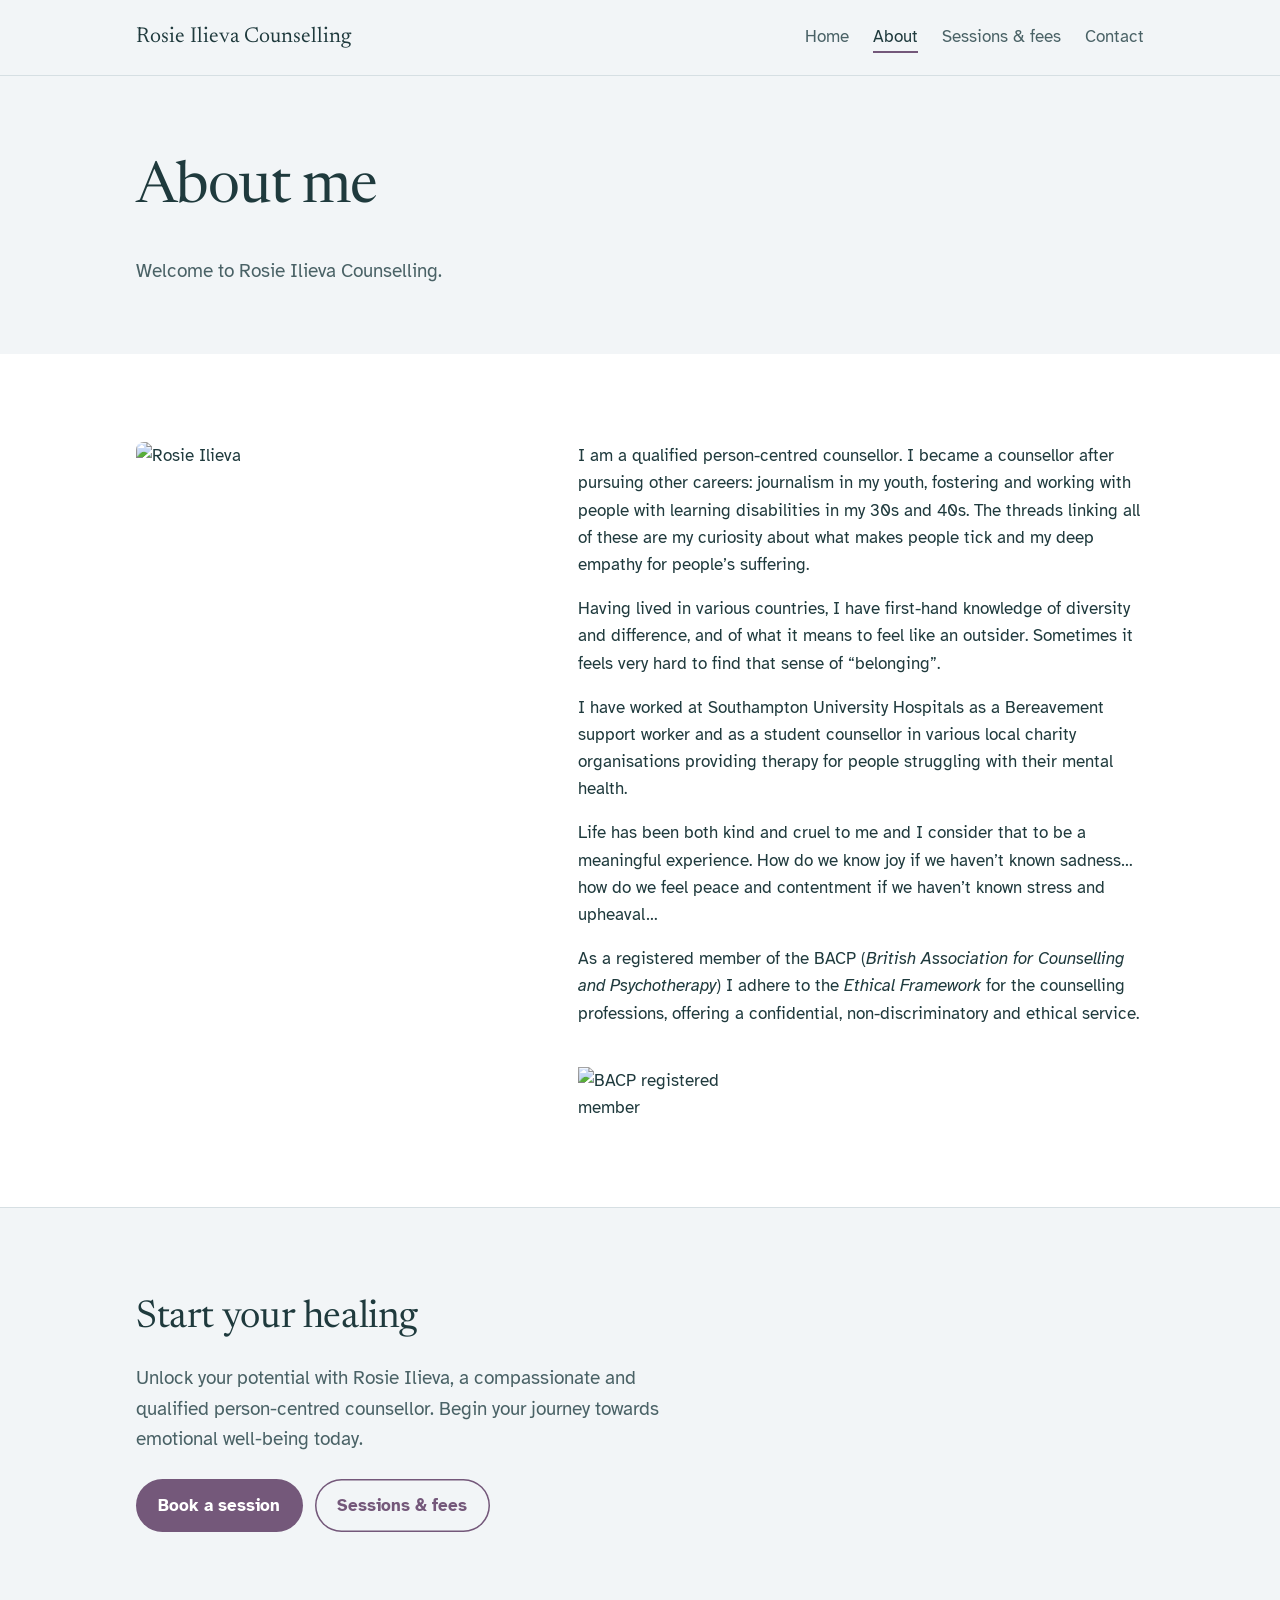
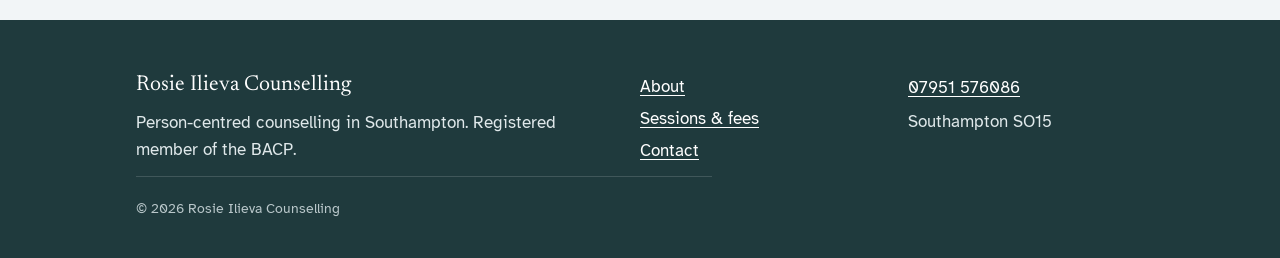
==== about/index.html @ 8849eaf3 "Rebuild site as static HTML/CSS for Cloudflare Pages Content carried over from the WordPress/IONOS s" ====
<!doctype html>
<html lang="en-GB">
<head>
  <meta charset="utf-8">
  <meta name="viewport" content="width=device-width, initial-scale=1">
  <title>About – Rosie Ilieva Counselling</title>
  <meta name="description" content="About Rosie Ilieva, a qualified person-centred counsellor in Southampton and registered member of the BACP.">
  <link rel="canonical" href="https://rosie-ilieva-counselling.co.uk/about/">
  <link rel="icon" href="/favicon.svg" type="image/svg+xml">
  <link rel="preconnect" href="https://fonts.googleapis.com">
  <link rel="preconnect" href="https://fonts.gstatic.com" crossorigin>
  <link href="https://fonts.googleapis.com/css2?family=Atkinson+Hyperlegible:wght@400;700&family=Newsreader:opsz,wght@6..72,400;6..72,500&display=swap" rel="stylesheet">
  <link rel="stylesheet" href="/assets/css/style.css">
</head>
<body>
  <a class="skip-link" href="#main">Skip to content</a>

  <header class="site-header">
    <div class="wrap">
      <a class="brand" href="/">Rosie Ilieva Counselling</a>
      <nav class="site-nav" aria-label="Main">
        <ul>
          <li><a href="/">Home</a></li>
          <li><a href="/about/" aria-current="page">About</a></li>
          <li><a href="/sessions/">Sessions &amp; fees</a></li>
          <li><a href="/contact/">Contact</a></li>
        </ul>
      </nav>
    </div>
  </header>

  <main id="main">
    <section class="page-intro">
      <div class="wrap">
        <h1>About me</h1>
        <p>Welcome to Rosie Ilieva Counselling.</p>
      </div>
    </section>

    <section class="section raised">
      <div class="wrap split narrow-first">
        <img class="photo" src="/images/rosie.jpg" alt="Rosie Ilieva" width="600" height="750">
        <div>
          <p>I am a qualified person-centred counsellor. I became a counsellor after pursuing other careers: journalism in my youth, fostering and working with people with learning disabilities in my 30s and 40s. The threads linking all of these are my curiosity about what makes people tick and my deep empathy for people’s suffering.</p>
          <p>Having lived in various countries, I have first-hand knowledge of diversity and difference, and of what it means to feel like an outsider. Sometimes it feels very hard to find that sense of “belonging”.</p>
          <p>I have worked at Southampton University Hospitals as a Bereavement support worker and as a student counsellor in various local charity organisations providing therapy for people struggling with their mental health.</p>
          <p>Life has been both kind and cruel to me and I consider that to be a meaningful experience. How do we know joy if we haven’t known sadness… how do we feel peace and contentment if we haven’t known stress and upheaval…</p>
          <p>As a registered member of the BACP (<i>British Association for Counselling and Psychotherapy</i>) I adhere to the <i>Ethical Framework</i> for the counselling professions, offering a confidential, non-discriminatory and ethical service.</p>
          <div class="credentials">
            <img src="/images/registered_id.png" alt="BACP registered member" width="160" height="52">
          </div>
        </div>
      </div>
    </section>

    <section class="section">
      <div class="wrap">
        <h2>Start your healing</h2>
        <p class="lede">Unlock your potential with Rosie Ilieva, a compassionate and qualified person-centred counsellor. Begin your journey towards emotional well-being today.</p>
        <div class="actions">
          <a class="button" href="/contact/">Book a session</a>
          <a class="button quiet" href="/sessions/">Sessions &amp; fees</a>
        </div>
      </div>
    </section>
  </main>

  <footer class="site-footer">
    <div class="wrap">
      <div class="footer-grid">
        <div>
          <a class="brand" href="/">Rosie Ilieva Counselling</a>
          <p>Person-centred counselling in Southampton. Registered member of the BACP.</p>
        </div>
        <div>
          <ul>
            <li><a href="/about/">About</a></li>
            <li><a href="/sessions/">Sessions &amp; fees</a></li>
            <li><a href="/contact/">Contact</a></li>
          </ul>
        </div>
        <div>
          <p><a href="tel:+447951576086">07951 576086</a></p>
          <p>Southampton SO15</p>
        </div>
      </div>
      <p class="footer-small">© 2026 Rosie Ilieva Counselling</p>
    </div>
  </footer>
</body>
</html>
---- assets/css/style.css ----
/* Rosie Ilieva Counselling
   Plain CSS, no build step. Colours and type live in the tokens below. */

:root {
  --mist: #f2f5f7;        /* page background */
  --paper: #ffffff;       /* raised surfaces */
  --ink: #1f3a3d;         /* text, deep teal */
  --ink-soft: #4a6266;    /* secondary text */
  --heather: #74587a;     /* accent: links, buttons */
  --heather-deep: #5b4361;
  --moss: #9fb39a;        /* the path line, quiet details */
  --line: #d6dfe3;

  --serif: "Newsreader", Georgia, "Times New Roman", serif;
  --sans: "Atkinson Hyperlegible", system-ui, -apple-system, "Segoe UI", sans-serif;

  --measure: 36rem;
  --wide: 68rem;
  --gutter: clamp(1rem, 4vw, 2.5rem);
}

*,
*::before,
*::after { box-sizing: border-box; }

html { -webkit-text-size-adjust: 100%; }

body {
  margin: 0;
  background: var(--mist);
  color: var(--ink);
  font-family: var(--sans);
  font-size: 1.0625rem;
  line-height: 1.6;
}

img { max-width: 100%; height: auto; display: block; }

a { color: var(--heather); text-underline-offset: 0.18em; text-decoration-thickness: 1px; }
a:hover { color: var(--heather-deep); text-decoration-thickness: 2px; }

:focus-visible {
  outline: 3px solid var(--heather);
  outline-offset: 3px;
  border-radius: 2px;
}

.skip-link {
  position: absolute;
  left: 1rem;
  top: -4rem;
  background: var(--ink);
  color: #fff;
  padding: 0.5rem 1rem;
  z-index: 10;
}
.skip-link:focus { top: 1rem; color: #fff; }

/* Type scale (1.25 ratio) */
h1, h2, h3 {
  font-family: var(--serif);
  font-weight: 400;
  line-height: 1.15;
  margin: 0 0 0.6em;
  text-wrap: balance;
}
h1 { font-size: clamp(2.3rem, 5.5vw, 3.6rem); letter-spacing: -0.015em; }
h2 { font-size: clamp(1.75rem, 3.4vw, 2.4rem); letter-spacing: -0.01em; }
h3 { font-size: 1.35rem; font-weight: 500; }
p { margin: 0 0 1em; max-width: var(--measure); }

.wrap {
  max-width: var(--wide);
  margin: 0 auto;
  padding: 0 var(--gutter);
}

/* Header */
.site-header {
  padding: 1.25rem 0;
  border-bottom: 1px solid var(--line);
  background: var(--mist);
}
.site-header .wrap {
  display: flex;
  flex-wrap: wrap;
  align-items: baseline;
  justify-content: space-between;
  gap: 0.75rem 2rem;
}
.brand {
  font-family: var(--serif);
  font-size: 1.35rem;
  color: var(--ink);
  text-decoration: none;
}
.brand:hover { color: var(--ink); }
.site-nav ul {
  list-style: none;
  margin: 0;
  padding: 0;
  display: flex;
  flex-wrap: wrap;
  gap: 0.25rem 1.5rem;
}
.site-nav a {
  color: var(--ink-soft);
  text-decoration: none;
  padding: 0.25rem 0;
  border-bottom: 2px solid transparent;
}
.site-nav a:hover { color: var(--ink); border-bottom-color: var(--moss); }
.site-nav a[aria-current="page"] { color: var(--ink); border-bottom-color: var(--heather); }

/* Buttons */
.button {
  display: inline-block;
  background: var(--heather);
  color: #fff;
  text-decoration: none;
  padding: 0.8rem 1.4rem;
  border-radius: 999px;
  font-weight: 700;
}
.button:hover { background: var(--heather-deep); color: #fff; }
.button.quiet {
  background: transparent;
  color: var(--heather);
  box-shadow: inset 0 0 0 1.5px var(--heather);
}
.button.quiet:hover { background: var(--heather); color: #fff; }
.actions { display: flex; flex-wrap: wrap; gap: 0.75rem; margin-top: 1.5rem; }

/* Sections */
.section { padding: clamp(3rem, 8vw, 5.5rem) 0; }
.section + .section { border-top: 1px solid var(--line); }
.section.raised { background: var(--paper); }
.lede { font-size: 1.2rem; color: var(--ink-soft); }

/* Home hero: the winding path is the one signature element */
.hero {
  position: relative;
  overflow: hidden;
  padding: clamp(3.5rem, 10vw, 7rem) 0 clamp(3rem, 8vw, 5rem);
}
.hero .wrap { position: relative; z-index: 1; }
.hero h1 { max-width: 14ch; }
.hero .lede { max-width: 30rem; }
.hero-path {
  position: absolute;
  inset: 0 0 auto auto;
  width: min(62vw, 46rem);
  height: 100%;
  pointer-events: none;
}
.hero-path path {
  fill: none;
  stroke: var(--moss);
  stroke-width: 2.5;
  stroke-linecap: round;
  stroke-dasharray: 2400;
  stroke-dashoffset: 2400;
  animation: walk 3.2s ease-out 0.3s forwards;
}
.hero-path circle { fill: var(--heather); opacity: 0; animation: arrive 0.6s ease-out 3.2s forwards; }
@keyframes walk { to { stroke-dashoffset: 0; } }
@keyframes arrive { to { opacity: 1; } }

@media (max-width: 700px) {
  .hero-path { opacity: 0.45; width: 100%; }
}

.credentials {
  display: flex;
  flex-wrap: wrap;
  align-items: center;
  gap: 1.5rem;
  margin-top: 2.5rem;
}
.credentials img { height: 3.25rem; width: auto; }

/* Quote */
.quote { margin: 0; max-width: 40rem; }
.quote p {
  font-family: var(--serif);
  font-size: clamp(1.6rem, 3.6vw, 2.25rem);
  line-height: 1.3;
  max-width: none;
  margin: 0 0 1rem;
}
.quote footer { color: var(--ink-soft); }
.quote cite { font-style: italic; }

/* Two-column split used across pages */
.split {
  display: grid;
  gap: clamp(2rem, 5vw, 4rem);
  align-items: start;
}
@media (min-width: 820px) {
  .split { grid-template-columns: 1fr 1fr; }
  .split.narrow-first { grid-template-columns: 2fr 3fr; }
}
.photo { border-radius: 0.5rem; width: 100%; object-fit: cover; }

/* Approach: four short definitions, not a sequence */
.approach {
  display: grid;
  gap: 1.75rem 3rem;
  margin: 2rem 0 0;
}
@media (min-width: 640px) { .approach { grid-template-columns: 1fr 1fr; } }
.approach dt {
  font-family: var(--serif);
  font-size: 1.3rem;
  margin-bottom: 0.3rem;
  padding-top: 0.75rem;
  border-top: 2px solid var(--moss);
}
.approach dd { margin: 0; color: var(--ink-soft); }

/* Questions on the home page */
.questions { display: grid; gap: 2.5rem; }
.questions h3 { margin-bottom: 0.5em; }

.topics {
  list-style: none;
  padding: 0;
  margin: 1rem 0 0;
  display: flex;
  flex-wrap: wrap;
  gap: 0.5rem;
  max-width: 44rem;
}
.topics li {
  background: var(--mist);
  border: 1px solid var(--line);
  border-radius: 999px;
  padding: 0.25rem 0.8rem;
  font-size: 0.95rem;
}
.raised .topics li { background: var(--mist); }

/* Contact block */
.contact-list { list-style: none; padding: 0; margin: 1.5rem 0 0; display: grid; gap: 1.25rem; }
.contact-list dt, .contact-list .label { color: var(--ink-soft); font-size: 0.95rem; }
.contact-list strong { font-family: var(--serif); font-weight: 400; font-size: 1.5rem; display: block; }
.contact-list a { text-decoration: none; }
.contact-list a:hover { text-decoration: underline; }

/* Fees */
.fees {
  display: grid;
  gap: 1.5rem;
  margin-top: 2rem;
}
@media (min-width: 720px) { .fees { grid-template-columns: 1fr 1fr; } }
.fee {
  background: var(--paper);
  border: 1px solid var(--line);
  border-radius: 0.75rem;
  padding: 1.75rem;
  display: flex;
  flex-direction: column;
}
.fee h3 { margin-bottom: 0.25rem; }
.fee .price {
  font-family: var(--serif);
  font-size: 2.75rem;
  line-height: 1;
  margin: 0.75rem 0 0.25rem;
}
.fee .price small { font-family: var(--sans); font-size: 1rem; color: var(--ink-soft); }
.fee ul { padding-left: 1.1rem; margin: 1rem 0 1.5rem; color: var(--ink-soft); }
.fee .button { margin-top: auto; align-self: flex-start; }

.terms { margin-top: 2rem; color: var(--ink-soft); }
.terms p { margin-bottom: 0.4rem; }

.availability { width: 100%; max-width: 34rem; border-collapse: collapse; margin-top: 1rem; }
.availability th, .availability td {
  text-align: left;
  padding: 0.7rem 0.75rem 0.7rem 0;
  border-bottom: 1px solid var(--line);
  vertical-align: top;
}
.availability th { font-weight: 700; white-space: nowrap; }
.availability td span { display: block; color: var(--ink-soft); font-size: 0.95rem; }

.qualities { display: grid; gap: 1.5rem 3rem; margin-top: 2rem; }
@media (min-width: 640px) { .qualities { grid-template-columns: 1fr 1fr; } }
.qualities h3 { margin-bottom: 0.25rem; }
.qualities p { color: var(--ink-soft); margin: 0; }

/* Page intro for inner pages */
.page-intro { padding: clamp(3rem, 8vw, 5rem) 0 clamp(2rem, 5vw, 3rem); }
.page-intro p { font-size: 1.2rem; color: var(--ink-soft); }

/* Footer */
.site-footer {
  background: var(--ink);
  color: #dfe8ea;
  padding: 3rem 0 2rem;
  margin-top: 0;
}
.site-footer a { color: #fff; }
.footer-grid { display: grid; gap: 2rem; }
@media (min-width: 720px) { .footer-grid { grid-template-columns: 2fr 1fr 1fr; } }
.site-footer .brand { color: #fff; }
.site-footer p { margin: 0.4rem 0; }
.site-footer ul { list-style: none; padding: 0; margin: 0; }
.site-footer li { margin: 0.3rem 0; }
.footer-small {
  margin-top: 2.5rem;
  padding-top: 1.25rem;
  border-top: 1px solid rgba(255,255,255,0.15);
  font-size: 0.9rem;
  color: #b9c7ca;
}

@media (prefers-reduced-motion: reduce) {
  .hero-path path { animation: none; stroke-dashoffset: 0; }
  .hero-path circle { animation: none; opacity: 1; }
}

@media print {
  .site-header nav, .hero-path, .actions { display: none; }
  body { background: #fff; }
}
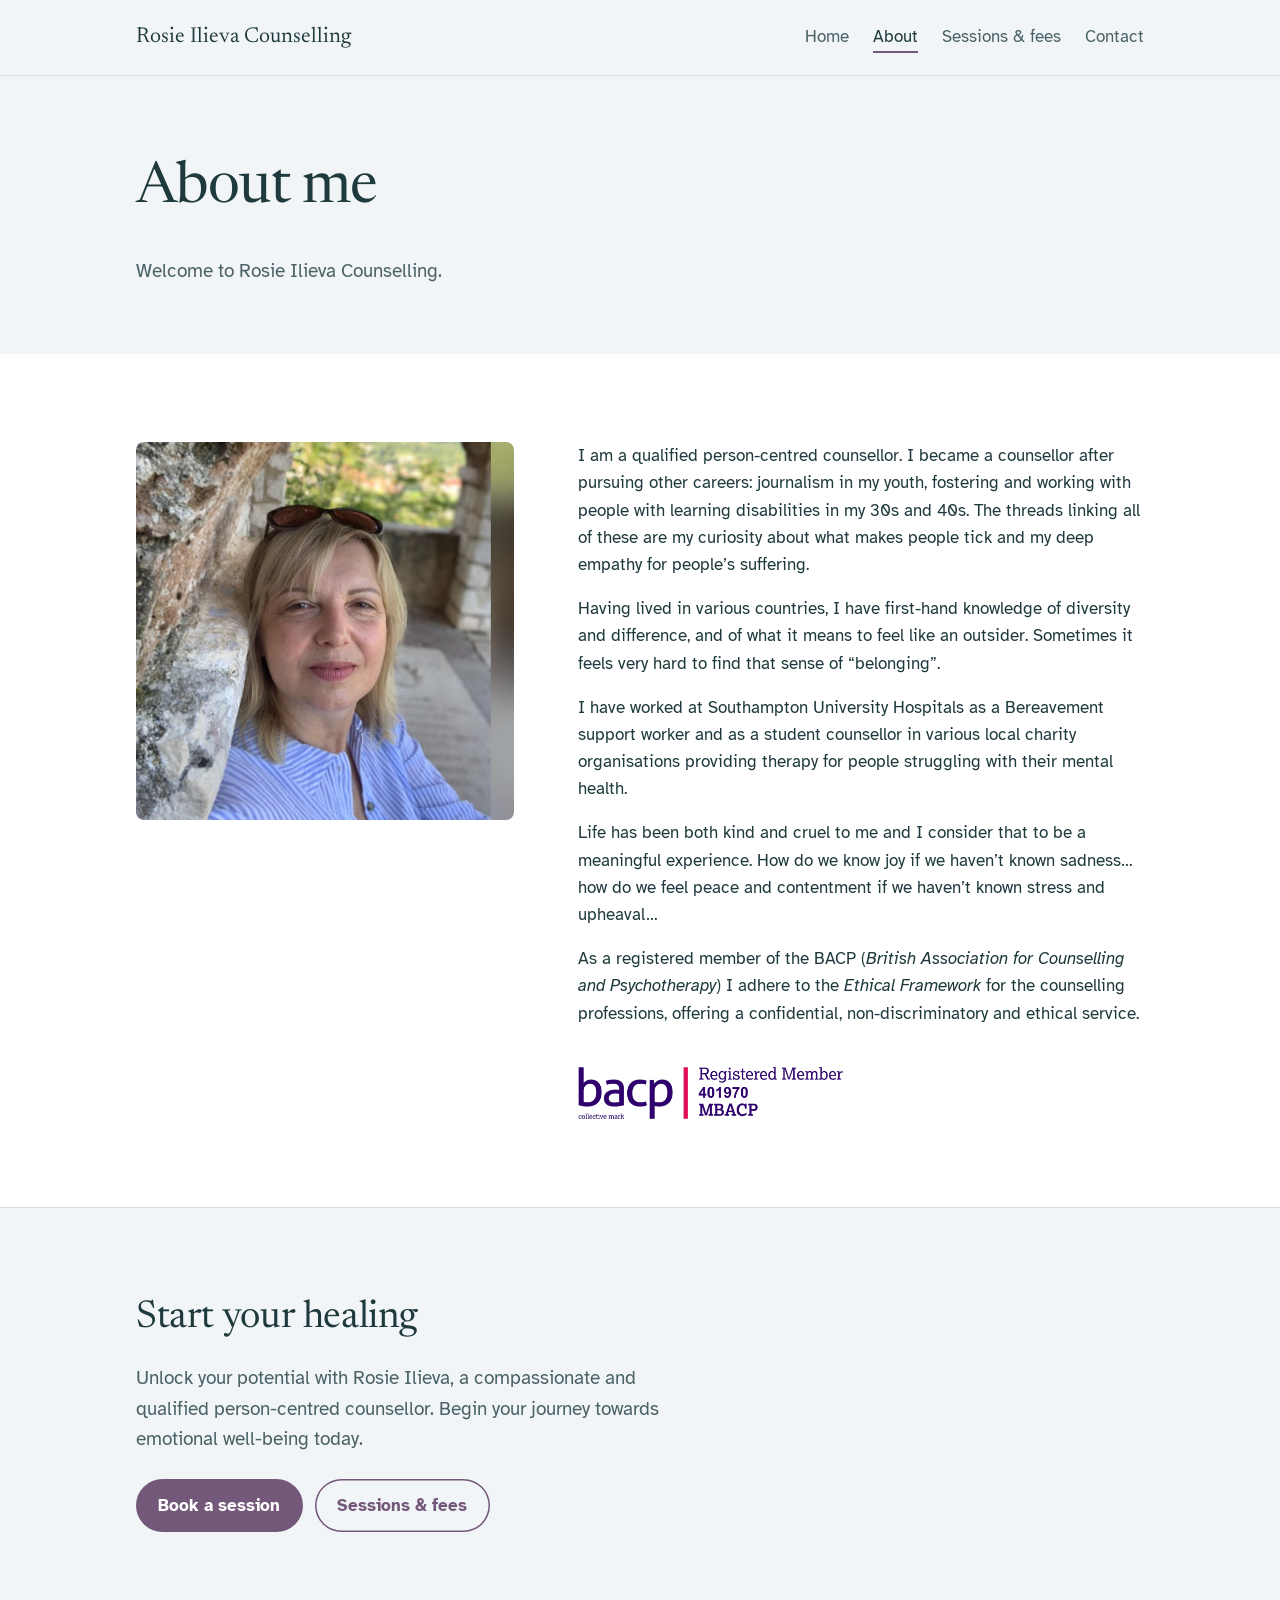
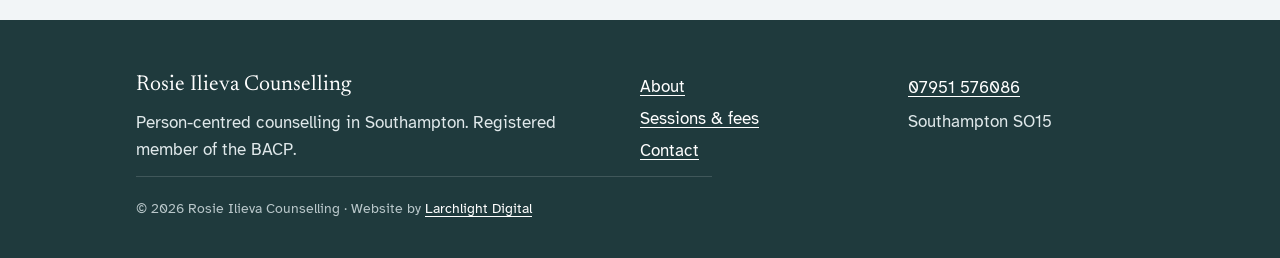
==== commit b2c63388: "Add 'Website by Larchlight Digital' credit to the footer Co-Authored-By: Claude Opus 5.5 <noreply@an" ====
--- a/about/index.html
+++ b/about/index.html
@@ -84,7 +84,7 @@
           <p>Southampton SO15</p>
         </div>
       </div>
-      <p class="footer-small">© 2026 Rosie Ilieva Counselling</p>
+      <p class="footer-small">© 2026 Rosie Ilieva Counselling · Website by <a href="https://larchlightdigital.co.uk">Larchlight Digital</a></p>
     </div>
   </footer>
 </body>
